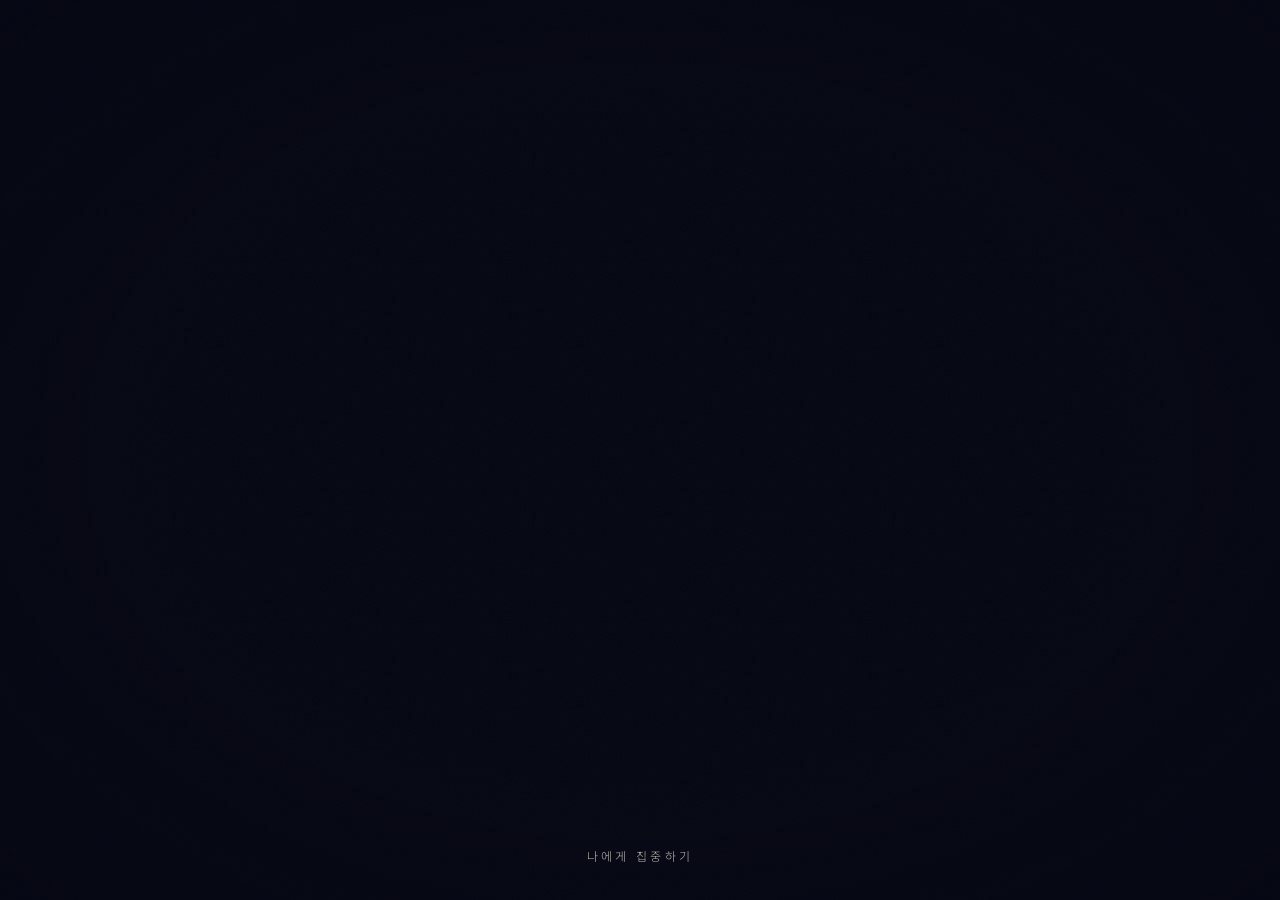
==== index.html @ b1a33422 "Add files via upload" ====
<!DOCTYPE html>
<html lang="ko">
<head>
  <meta charset="UTF-8">
  <meta name="viewport" content="width=device-width, initial-scale=1.0">
  <title>Video Experience</title>
  <style>
    @import url('https://fonts.googleapis.com/css2?family=Noto+Sans+KR:wght@300;400&display=swap');

    *, *::before, *::after {
      margin: 0;
      padding: 0;
      box-sizing: border-box;
    }

    :root {
      --black: #050713;
      --white: #fffaf2;
      --accent: #c8d7ff;
    }

    html, body {
      width: 100%;
      height: 100%;
      overflow: hidden;
      background: var(--black);
      color: var(--white);
      font-family: 'Noto Sans KR', sans-serif;
    }

    #stage {
      position: relative;
      width: 100vw;
      height: 100vh;
      overflow: hidden;
      cursor: pointer;
      isolation: isolate;
    }

    #poster,
    #intro-video {
      position: absolute;
      inset: 0;
      width: 100%;
      height: 100%;
      object-fit: cover;
    }

    #poster {
      z-index: 1;
      background: url('f5d6cf5e-3780-4df8-9d4d-21dbe738b448.png') center center / cover no-repeat;
      transform: scale(1.01);
      transition: opacity 0.9s cubic-bezier(0.4, 0, 0.2, 1), transform 1.2s cubic-bezier(0.4, 0, 0.2, 1);
    }

    body.is-playing #poster {
      opacity: 0;
      transform: scale(1.045);
      pointer-events: none;
    }

    #intro-video {
      z-index: 2;
      opacity: 0;
      background: var(--black);
      transition: opacity 0.9s cubic-bezier(0.4, 0, 0.2, 1);
    }

    body.is-playing #intro-video {
      opacity: 1;
    }

    #grain {
      position: fixed;
      inset: 0;
      z-index: 5;
      pointer-events: none;
      opacity: 0.035;
      background-image: url("data:image/svg+xml,%3Csvg viewBox='0 0 200 200' xmlns='http://www.w3.org/2000/svg'%3E%3Cfilter id='noise'%3E%3CfeTurbulence type='fractalNoise' baseFrequency='0.85' numOctaves='4' stitchTiles='stitch'/%3E%3C/filter%3E%3Crect width='100%25' height='100%25' filter='url(%23noise)'/%3E%3C/svg%3E");
      background-size: 180px 180px;
    }

    #vignette {
      position: fixed;
      inset: 0;
      z-index: 6;
      pointer-events: none;
      background: radial-gradient(ellipse at center, transparent 52%, rgba(5,7,19,0.65) 100%);
    }

    .ripple {
      position: fixed;
      z-index: 30;
      width: 0;
      height: 0;
      border: 1px solid rgba(255,250,242,0.72);
      border-radius: 50%;
      pointer-events: none;
      transform: translate(-50%, -50%);
      animation: ripple-expand 0.7s ease-out forwards;
    }

    @keyframes ripple-expand {
      to { width: 220px; height: 220px; opacity: 0; }
    }

    #focus-text {
      position: fixed;
      bottom: 36px;
      left: 50%;
      z-index: 20;
      transform: translateX(-50%);
      font-size: 12px;
      font-weight: 300;
      letter-spacing: 0.28em;
      color: var(--white);
      opacity: 0.72;
      pointer-events: none;
      white-space: nowrap;
      text-shadow: 0 0 18px rgba(255,250,242,0.24);
      transition: opacity 0.5s ease, transform 0.5s ease;
    }

    body.is-playing #focus-text {
      opacity: 0;
      transform: translate(-50%, 8px);
    }

    #progress-wrap {
      position: fixed;
      bottom: 0;
      left: 0;
      z-index: 20;
      width: 100%;
      height: 2px;
      background: rgba(255,250,242,0.12);
      opacity: 0;
      transition: opacity 0.4s ease;
    }

    body.is-playing #progress-wrap {
      opacity: 1;
    }

    #progress-bar {
      width: 0%;
      height: 100%;
      background: var(--accent);
      transition: width 0.2s linear;
    }

    #fade-overlay {
      position: fixed;
      inset: 0;
      z-index: 100;
      pointer-events: none;
      background: var(--black);
      opacity: 0;
      transition: opacity 1.2s cubic-bezier(0.4, 0, 0.2, 1);
    }

    body.is-leaving #fade-overlay {
      opacity: 1;
    }
  </style>
</head>
<body>
  <div id="stage" aria-label="인트로 영상 시작">
    <div id="poster"></div>
    <video id="intro-video" muted playsinline preload="auto" src="intro-video.mp4"></video>
  </div>

  <div id="grain"></div>
  <div id="vignette"></div>
  <div id="focus-text">나에게 집중하기</div>

  <div id="progress-wrap">
    <div id="progress-bar"></div>
  </div>

  <div id="fade-overlay"></div>

  <script>
    const stage = document.getElementById('stage');
    const introVideo = document.getElementById('intro-video');
    const progressBar = document.getElementById('progress-bar');

    let isPlaying = false;
    let progressRAF = 0;

    function spawnRipple(x, y) {
      const ripple = document.createElement('div');
      ripple.className = 'ripple';
      ripple.style.left = x + 'px';
      ripple.style.top = y + 'px';
      document.body.appendChild(ripple);
      ripple.addEventListener('animationend', () => ripple.remove());
    }

    function updateProgress() {
      if (!isPlaying || !introVideo.duration) return;
      progressBar.style.width = ((introVideo.currentTime / introVideo.duration) * 100) + '%';
      progressRAF = requestAnimationFrame(updateProgress);
    }

    function playIntro(e) {
      if (isPlaying) return;
      isPlaying = true;
      document.body.classList.add('is-playing');
      stage.style.cursor = 'default';
      spawnRipple(e.clientX, e.clientY);
      introVideo.currentTime = 0;
      introVideo.play().catch(() => {
        isPlaying = false;
        document.body.classList.remove('is-playing');
      });
      progressRAF = requestAnimationFrame(updateProgress);
    }

    function enterWebsite() {
      isPlaying = false;
      cancelAnimationFrame(progressRAF);
      progressBar.style.width = '100%';
      document.body.classList.add('is-leaving');
      window.setTimeout(() => {
        window.location.href = 'main.html';
      }, 1200);
    }

    stage.addEventListener('click', playIntro);
    introVideo.addEventListener('ended', enterWebsite);
  </script>
</body>
</html>
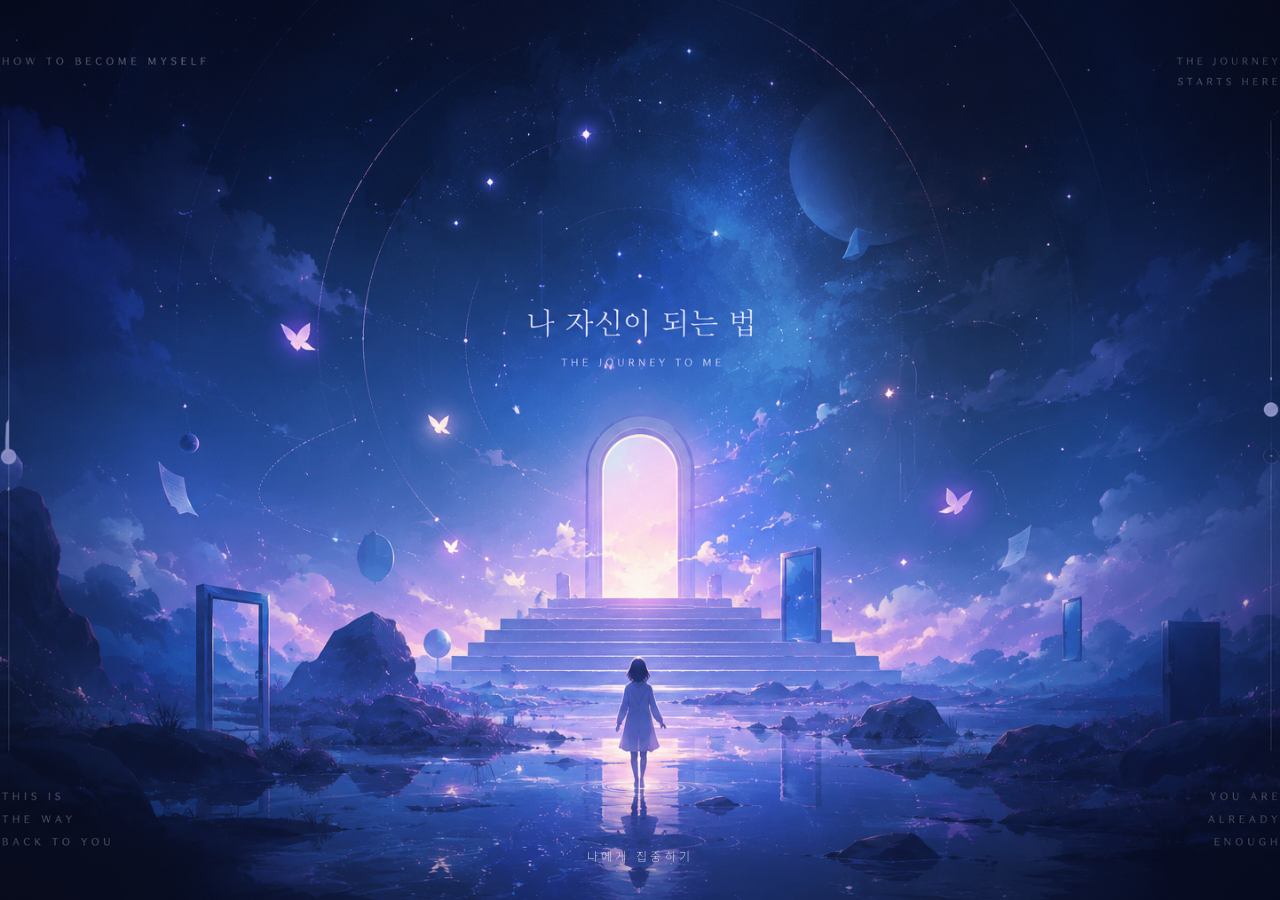
==== commit 69235cf1: "Add files via upload" ====
--- a/index.html
+++ b/index.html
@@ -32,6 +32,7 @@
       position: relative;
       width: 100vw;
       height: 100vh;
+      height: 100dvh;
       overflow: hidden;
       cursor: pointer;
       isolation: isolate;
@@ -68,6 +69,18 @@
 
     body.is-playing #intro-video {
       opacity: 1;
+    }
+
+    @media (max-width: 640px) {
+      #stage {
+        height: 100svh;
+        height: 100dvh;
+      }
+
+      #intro-video {
+        object-fit: contain;
+        object-position: center center;
+      }
     }
 
     #grain {
@@ -167,7 +180,7 @@
 <body>
   <div id="stage" aria-label="인트로 영상 시작">
     <div id="poster"></div>
-    <video id="intro-video" muted playsinline preload="auto" src="intro-video.mp4"></video>
+    <video id="intro-video" muted playsinline preload="auto" poster="f5d6cf5e-3780-4df8-9d4d-21dbe738b448.png" src="intro-video.mp4"></video>
   </div>
 
   <div id="grain"></div>
@@ -198,28 +211,41 @@
     }
 
     function updateProgress() {
-      if (!isPlaying || !introVideo.duration) return;
+      if (!isPlaying) return;
+      if (!introVideo.duration) {
+        progressRAF = requestAnimationFrame(updateProgress);
+        return;
+      }
       progressBar.style.width = ((introVideo.currentTime / introVideo.duration) * 100) + '%';
       progressRAF = requestAnimationFrame(updateProgress);
+    }
+
+    function showIntroVideo() {
+      document.body.classList.add('is-playing');
+      if (!progressRAF) progressRAF = requestAnimationFrame(updateProgress);
     }
 
     function playIntro(e) {
       if (isPlaying) return;
       isPlaying = true;
-      document.body.classList.add('is-playing');
       stage.style.cursor = 'default';
       spawnRipple(e.clientX, e.clientY);
       introVideo.currentTime = 0;
-      introVideo.play().catch(() => {
+      introVideo.muted = true;
+      introVideo.playsInline = true;
+      introVideo.setAttribute('playsinline', '');
+      introVideo.setAttribute('webkit-playsinline', '');
+      introVideo.play().then(showIntroVideo).catch(() => {
         isPlaying = false;
+        stage.style.cursor = 'pointer';
         document.body.classList.remove('is-playing');
       });
-      progressRAF = requestAnimationFrame(updateProgress);
     }
 
     function enterWebsite() {
       isPlaying = false;
       cancelAnimationFrame(progressRAF);
+      progressRAF = 0;
       progressBar.style.width = '100%';
       document.body.classList.add('is-leaving');
       window.setTimeout(() => {
@@ -228,6 +254,7 @@
     }
 
     stage.addEventListener('click', playIntro);
+    introVideo.addEventListener('playing', showIntroVideo);
     introVideo.addEventListener('ended', enterWebsite);
   </script>
 </body>
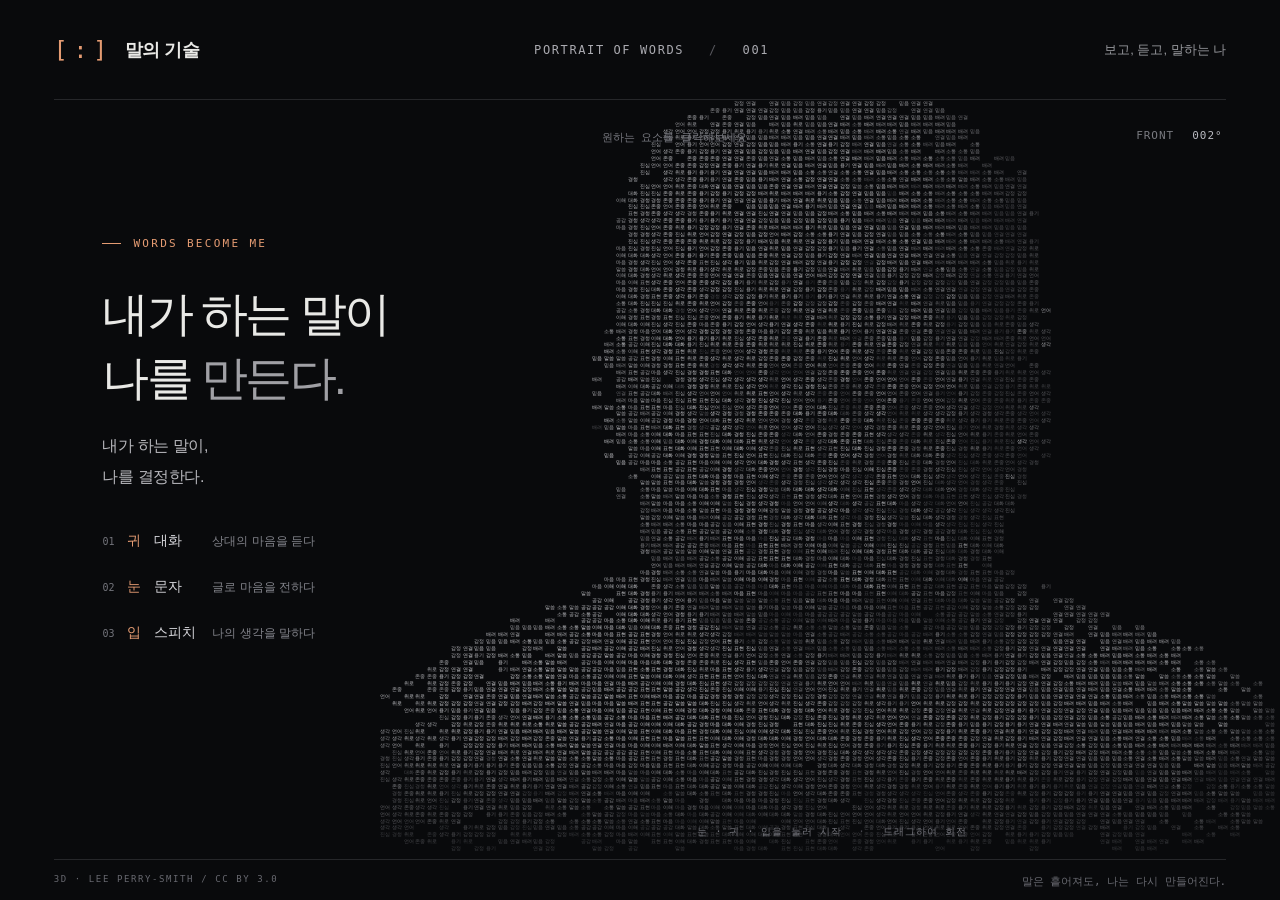
==== commit 521934af: "Add files via upload" ====
--- a/index.html
+++ b/index.html
@@ -1,261 +1,35 @@
-<!DOCTYPE html>
+<!doctype html>
 <html lang="ko">
 <head>
-  <meta charset="UTF-8">
-  <meta name="viewport" content="width=device-width, initial-scale=1.0">
-  <title>Video Experience</title>
-  <style>
-    @import url('https://fonts.googleapis.com/css2?family=Noto+Sans+KR:wght@300;400&display=swap');
-
-    *, *::before, *::after {
-      margin: 0;
-      padding: 0;
-      box-sizing: border-box;
-    }
-
-    :root {
-      --black: #050713;
-      --white: #fffaf2;
-      --accent: #c8d7ff;
-    }
-
-    html, body {
-      width: 100%;
-      height: 100%;
-      overflow: hidden;
-      background: var(--black);
-      color: var(--white);
-      font-family: 'Noto Sans KR', sans-serif;
-    }
-
-    #stage {
-      position: relative;
-      width: 100vw;
-      height: 100vh;
-      height: 100dvh;
-      overflow: hidden;
-      cursor: pointer;
-      isolation: isolate;
-    }
-
-    #poster,
-    #intro-video {
-      position: absolute;
-      inset: 0;
-      width: 100%;
-      height: 100%;
-      object-fit: cover;
-    }
-
-    #poster {
-      z-index: 1;
-      background: url('f5d6cf5e-3780-4df8-9d4d-21dbe738b448.png') center center / cover no-repeat;
-      transform: scale(1.01);
-      transition: opacity 0.9s cubic-bezier(0.4, 0, 0.2, 1), transform 1.2s cubic-bezier(0.4, 0, 0.2, 1);
-    }
-
-    body.is-playing #poster {
-      opacity: 0;
-      transform: scale(1.045);
-      pointer-events: none;
-    }
-
-    #intro-video {
-      z-index: 2;
-      opacity: 0;
-      background: var(--black);
-      transition: opacity 0.9s cubic-bezier(0.4, 0, 0.2, 1);
-    }
-
-    body.is-playing #intro-video {
-      opacity: 1;
-    }
-
-    @media (max-width: 640px) {
-      #stage {
-        height: 100svh;
-        height: 100dvh;
-      }
-
-      #intro-video {
-        object-fit: contain;
-        object-position: center center;
-      }
-    }
-
-    #grain {
-      position: fixed;
-      inset: 0;
-      z-index: 5;
-      pointer-events: none;
-      opacity: 0.035;
-      background-image: url("data:image/svg+xml,%3Csvg viewBox='0 0 200 200' xmlns='http://www.w3.org/2000/svg'%3E%3Cfilter id='noise'%3E%3CfeTurbulence type='fractalNoise' baseFrequency='0.85' numOctaves='4' stitchTiles='stitch'/%3E%3C/filter%3E%3Crect width='100%25' height='100%25' filter='url(%23noise)'/%3E%3C/svg%3E");
-      background-size: 180px 180px;
-    }
-
-    #vignette {
-      position: fixed;
-      inset: 0;
-      z-index: 6;
-      pointer-events: none;
-      background: radial-gradient(ellipse at center, transparent 52%, rgba(5,7,19,0.65) 100%);
-    }
-
-    .ripple {
-      position: fixed;
-      z-index: 30;
-      width: 0;
-      height: 0;
-      border: 1px solid rgba(255,250,242,0.72);
-      border-radius: 50%;
-      pointer-events: none;
-      transform: translate(-50%, -50%);
-      animation: ripple-expand 0.7s ease-out forwards;
-    }
-
-    @keyframes ripple-expand {
-      to { width: 220px; height: 220px; opacity: 0; }
-    }
-
-    #focus-text {
-      position: fixed;
-      bottom: 36px;
-      left: 50%;
-      z-index: 20;
-      transform: translateX(-50%);
-      font-size: 12px;
-      font-weight: 300;
-      letter-spacing: 0.28em;
-      color: var(--white);
-      opacity: 0.72;
-      pointer-events: none;
-      white-space: nowrap;
-      text-shadow: 0 0 18px rgba(255,250,242,0.24);
-      transition: opacity 0.5s ease, transform 0.5s ease;
-    }
-
-    body.is-playing #focus-text {
-      opacity: 0;
-      transform: translate(-50%, 8px);
-    }
-
-    #progress-wrap {
-      position: fixed;
-      bottom: 0;
-      left: 0;
-      z-index: 20;
-      width: 100%;
-      height: 2px;
-      background: rgba(255,250,242,0.12);
-      opacity: 0;
-      transition: opacity 0.4s ease;
-    }
-
-    body.is-playing #progress-wrap {
-      opacity: 1;
-    }
-
-    #progress-bar {
-      width: 0%;
-      height: 100%;
-      background: var(--accent);
-      transition: width 0.2s linear;
-    }
-
-    #fade-overlay {
-      position: fixed;
-      inset: 0;
-      z-index: 100;
-      pointer-events: none;
-      background: var(--black);
-      opacity: 0;
-      transition: opacity 1.2s cubic-bezier(0.4, 0, 0.2, 1);
-    }
-
-    body.is-leaving #fade-overlay {
-      opacity: 1;
-    }
-  </style>
+<meta charset="utf-8"><meta name="viewport" content="width=device-width,initial-scale=1">
+<meta name="theme-color" content="#090a0c">
+<title>말의 기술 — 내가 하는 말이 나를 만든다</title>
+<meta name="description" content="내가 하는 말이, 나를 결정한다. 수많은 문자가 모여 만드는 천천히 회전하는 입체 초상.">
+<link rel="icon" href="./favicon.svg" type="image/svg+xml"><link rel="stylesheet" href="./style.css?v=4">
+<link rel="stylesheet" href="./site-intro.css?v=5">
+<script>try{if(sessionStorage.getItem('portrait-ascii-upload-intro-v2')!=='seen'&&!new URLSearchParams(location.search).has('home'))document.documentElement.classList.add('intro-active');}catch{if(!new URLSearchParams(location.search).has('home'))document.documentElement.classList.add('intro-active');}</script>
 </head>
 <body>
-  <div id="stage" aria-label="인트로 영상 시작">
-    <div id="poster"></div>
-    <video id="intro-video" muted playsinline preload="auto" poster="f5d6cf5e-3780-4df8-9d4d-21dbe738b448.png" src="intro-video.mp4"></video>
-  </div>
-
-  <div id="grain"></div>
-  <div id="vignette"></div>
-  <div id="focus-text">나에게 집중하기</div>
-
-  <div id="progress-wrap">
-    <div id="progress-bar"></div>
-  </div>
-
-  <div id="fade-overlay"></div>
-
-  <script>
-    const stage = document.getElementById('stage');
-    const introVideo = document.getElementById('intro-video');
-    const progressBar = document.getElementById('progress-bar');
-
-    let isPlaying = false;
-    let progressRAF = 0;
-
-    function spawnRipple(x, y) {
-      const ripple = document.createElement('div');
-      ripple.className = 'ripple';
-      ripple.style.left = x + 'px';
-      ripple.style.top = y + 'px';
-      document.body.appendChild(ripple);
-      ripple.addEventListener('animationend', () => ripple.remove());
-    }
-
-    function updateProgress() {
-      if (!isPlaying) return;
-      if (!introVideo.duration) {
-        progressRAF = requestAnimationFrame(updateProgress);
-        return;
-      }
-      progressBar.style.width = ((introVideo.currentTime / introVideo.duration) * 100) + '%';
-      progressRAF = requestAnimationFrame(updateProgress);
-    }
-
-    function showIntroVideo() {
-      document.body.classList.add('is-playing');
-      if (!progressRAF) progressRAF = requestAnimationFrame(updateProgress);
-    }
-
-    function playIntro(e) {
-      if (isPlaying) return;
-      isPlaying = true;
-      stage.style.cursor = 'default';
-      spawnRipple(e.clientX, e.clientY);
-      introVideo.currentTime = 0;
-      introVideo.muted = true;
-      introVideo.playsInline = true;
-      introVideo.setAttribute('playsinline', '');
-      introVideo.setAttribute('webkit-playsinline', '');
-      introVideo.play().then(showIntroVideo).catch(() => {
-        isPlaying = false;
-        stage.style.cursor = 'pointer';
-        document.body.classList.remove('is-playing');
-      });
-    }
-
-    function enterWebsite() {
-      isPlaying = false;
-      cancelAnimationFrame(progressRAF);
-      progressRAF = 0;
-      progressBar.style.width = '100%';
-      document.body.classList.add('is-leaving');
-      window.setTimeout(() => {
-        window.location.href = 'main.html';
-      }, 1200);
-    }
-
-    stage.addEventListener('click', playIntro);
-    introVideo.addEventListener('playing', showIntroVideo);
-    introVideo.addEventListener('ended', enterWebsite);
-  </script>
-</body>
-</html>
+<section id="site-intro" class="site-intro" aria-label="말의 기술 인트로 영상" role="dialog" aria-modal="true" hidden>
+<iframe id="site-intro-frame" title="말하기의 기술 ASCII 인트로" allow="autoplay" referrerpolicy="same-origin"></iframe>
+<div class="site-intro-progress" aria-hidden="true"><span id="site-intro-progress"></span></div>
+</section>
+<header><a class="brand" href="./index.html?home=1" aria-label="말의 기술 홈"><span class="brand-symbol">[ : ]</span><span>말의 기술</span></a><span class="edition">PORTRAIT OF WORDS <span class="divider">/</span> 001</span><span class="header-note">보고, 듣고, 말하는 나</span></header>
+<main>
+<canvas id="portrait" aria-label="공감, 마음, 이해 같은 한글 단어들로 이루어진 사람의 입체 초상. 눈은 문자, 귀는 대화, 입은 스피치 훈련으로 연결됩니다. 드래그나 방향키로 각도를 바꿀 수 있습니다." tabindex="0"></canvas>
+<div id="hotspots" class="hotspots" role="group" aria-label="얼굴 부위로 훈련 선택"></div>
+<div class="intro"><p class="eyebrow"><span></span> WORDS BECOME ME</p><h1>내가 하는 말이<br>나를 <span>만든다.</span></h1><p class="message">내가 하는 말이,<br>나를 결정한다.</p><nav class="sense-menu" aria-label="훈련 선택">
+<a href="./trainer.html?v=20261013-clean#dialog"><span>01</span><strong>귀</strong><span class="sense-name">대화</span><small>상대의 마음을 듣다</small></a>
+<a href="./trainer.html?v=20261013-clean#message"><span>02</span><strong>눈</strong><span class="sense-name">문자</span><small>글로 마음을 전하다</small></a>
+<a href="./trainer.html?v=20261013-clean#speech"><span>03</span><strong>입</strong><span class="sense-name">스피치</span><small>나의 생각을 말하다</small></a>
+</nav></div>
+<div class="portrait-label"><span>원하는 요소를 클릭해보세요</span></div>
+<div class="view-info"><span id="viewLabel">FRONT</span><span id="angle">000°</span></div>
+<div class="loading" id="loading" role="status">말들이 모이고 있습니다<span>···</span></div>
+<div class="gesture">눈 · 귀 · 입을 눌러 시작 <span>·</span> 드래그하여 회전</div>
+</main>
+<div class="bottom-line"><a href="./credits.txt" target="_blank" rel="noopener">3D · LEE PERRY-SMITH / CC BY 3.0</a><span>말은 흩어져도, 나는 다시 만들어진다.</span></div>
+<script src="./head-data.js?v=1"></script>
+<script src="./site-intro.js?v=5"></script>
+<script src="./app.js?v=12"></script>
+</body></html>
--- a/style.css
+++ b/style.css
@@ -0,0 +1,18 @@
+:root{color-scheme:dark;--bg:#090a0c;--ink:#e9e9e6;--muted:#85868b;--line:#26272a;--accent:#e49b72}*{box-sizing:border-box}body{margin:0;background:var(--bg);color:var(--ink);font-family:Arial,"Apple SD Gothic Neo","Malgun Gothic",sans-serif;-webkit-font-smoothing:antialiased}button,a,input{-webkit-tap-highlight-color:transparent}button{font:inherit;color:inherit;cursor:pointer}button:focus-visible,a:focus-visible,input:focus-visible,canvas:focus-visible{outline:2px solid var(--accent);outline-offset:6px}header{height:100px;margin:0 4.2%;display:flex;align-items:center;justify-content:space-between;border-bottom:1px solid var(--line);position:relative;z-index:2}.brand{display:flex;align-items:center;gap:17px;color:var(--ink);text-decoration:none;font-size:18px;font-weight:600;letter-spacing:-.6px}.brand-symbol{font:23px monospace;color:var(--accent);letter-spacing:-4px;margin-right:5px}.edition{font:12px monospace;letter-spacing:1.6px;color:#aaaab0}.divider{color:#58585e;padding:0 16px}.header-note{font-size:13px;color:#98999e}main{height:calc(100svh - 220px);min-height:540px;position:relative;overflow:hidden}canvas{position:absolute;inset:0;width:100%;height:100%;touch-action:pan-y;cursor:grab}canvas:active{cursor:grabbing}.intro{position:absolute;top:24%;left:8%;pointer-events:none;z-index:1}.eyebrow{font:11px monospace;letter-spacing:2.3px;color:var(--accent);display:flex;align-items:center;gap:12px;margin:0 0 32px}.eyebrow span{width:19px;height:1px;background:var(--accent)}h1{font-size:clamp(38px,3.7vw,58px);line-height:1.36;letter-spacing:-2.8px;font-weight:500;margin:0}h1 span{color:#a0a0a5}.message{font-size:16px;line-height:1.9;color:#b6b6bb;margin:26px 0 0;letter-spacing:-.4px}.small-rule{width:26px;height:1px;background:#525257;margin-top:42px}.caption{font-size:13px;line-height:1.8;color:#787980;margin:16px 0 0}.portrait-label{position:absolute;top:30px;left:47%;display:flex;gap:18px;font:11px monospace;color:#77787f;letter-spacing:1px}.portrait-label span:last-child{font-family:inherit;letter-spacing:0}.view-info{position:absolute;right:4.2%;top:29px;display:flex;align-items:center;gap:18px;font:11px monospace;color:#797a80;letter-spacing:1px}#angle{min-width:34px;color:#b7b8bf}.gesture{position:absolute;bottom:20px;left:65%;transform:translateX(-50%);white-space:nowrap;font:10px monospace;letter-spacing:1px;color:#74757c}.gesture span{padding:0 10px;color:#45464d}.loading{position:absolute;left:65%;top:48%;transform:translate(-50%,-50%);font-size:14px;color:#aaa}.loading span{color:var(--accent)}footer{position:relative;margin:0 4.2%;height:79px;display:flex;align-items:center;justify-content:space-between;border-top:1px solid var(--line)}.material{display:flex;gap:24px;align-items:center}.foot-label{font:10px monospace;letter-spacing:1.6px;color:#76777e}.tabs{display:flex;gap:5px;align-items:center;border:1px solid #2c2d31;padding:3px;border-radius:5px}.tabs button{background:none;border:0;border-radius:3px;padding:8px 15px;min-width:64px;font-size:12px;color:#8d8e94}.tabs button.active{background:#292a2e;color:#e9e9e6}.motion{display:flex;align-items:center;gap:14px;font-size:12px;color:#9b9ca3}.pause{padding:10px 2px;border:0;background:none;display:flex;align-items:center;gap:12px;font-size:13px;min-width:84px}.pause span:first-child{font-size:15px;color:var(--accent);width:12px}.control-divider{height:16px;background:#36373c;width:1px;margin:0 10px}input[type=range]{appearance:none;width:88px;height:2px;background:#48494f;cursor:pointer;accent-color:var(--accent)}input[type=range]::-webkit-slider-thumb{appearance:none;background:var(--accent);height:9px;width:9px;border-radius:50%}input[type=range]::-moz-range-thumb{background:var(--accent);height:9px;width:9px;border:0;border-radius:50%}.speed-label{font:11px monospace;color:#a0a1a8;min-width:34px}.reform{display:flex;align-items:center;gap:10px;padding:12px 0 12px 20px;border:0;background:none;font-size:13px;color:#b8b8bf}.reform span{font-size:19px;color:var(--accent)}button:hover{color:#fff}.bottom-line{height:41px;margin:0 4.2%;display:flex;justify-content:space-between;color:#686970;font:9px monospace;letter-spacing:1.6px}.bottom-line span:last-child{font-size:11px;letter-spacing:0}@media(min-width:1800px){.intro{left:12%}}@media(max-width:760px){header{height:74px;margin:0 6%}.brand{font-size:16px;gap:12px}.edition{font-size:9px;letter-spacing:1px}.divider{padding:0 6px}.header-note{display:none}main{height:calc(100svh - 238px);min-height:570px}.intro{top:31px;left:7%}.eyebrow{font-size:9px;margin-bottom:15px;letter-spacing:1.5px}h1{font-size:34px;letter-spacing:-1.8px;line-height:1.3}.message{font-size:13px;line-height:1.7;margin-top:15px}.small-rule,.caption{display:none}.portrait-label{display:none}.view-info{top:30px;right:7%;gap:10px;font-size:9px}.gesture{left:57%;bottom:17px;font-size:8px;letter-spacing:.7px}.gesture span{padding:0 4px}footer{height:122px;margin:0 6%;flex-wrap:wrap;gap:0}.material{width:55%;gap:12px}.foot-label{font-size:8px;letter-spacing:1px}.tabs button{font-size:11px;padding:7px 11px;min-width:49px}.reform{order:1;font-size:12px;padding:10px 0}.motion{order:2;width:100%;justify-content:center;padding-bottom:13px;gap:12px}.bottom-line{margin:0 6%;height:42px;font-size:8px;letter-spacing:.5px}.bottom-line span:last-child{font-size:9px}.control-divider{margin:0 8px}}@media(prefers-reduced-motion:reduce){*{scroll-behavior:auto}}@media(max-height:650px) and (min-width:761px){main{min-height:410px}.intro{top:17%}.small-rule,.caption{display:none}header{height:80px}}
+
+.bottom-line a{color:inherit;text-decoration:none}.bottom-line a:hover{color:var(--ink)}
+
+/* Navigation lives on the moving anatomy, with an equivalent keyboard menu. */
+.hotspots{position:absolute;inset:0;pointer-events:none;z-index:3}
+.hotspot{position:absolute;display:grid;place-items:center;width:44px;height:44px;padding:0;border:0;background:transparent;border-radius:50%;transform:translate(-50%,-50%);pointer-events:auto;color:var(--accent);touch-action:manipulation}
+.hotspot[hidden]{display:none}.hotspot::before{content:"";position:absolute;inset:7px;border:1px solid #e49b7260;border-radius:50%;transition:background .15s,border-color .15s,box-shadow .15s}.hotspot::after{content:"";height:3px;width:3px;background:var(--accent);border-radius:50%;box-shadow:0 0 8px #e49b7280}
+.hotspot:hover::before,.hotspot:focus-visible::before,.hotspot.is-active::before{background:#e49b7214;border-color:var(--accent);box-shadow:0 0 22px #e49b7220}.hotspot-tip{position:absolute;bottom:calc(100% + 5px);left:50%;transform:translateX(-50%);white-space:nowrap;color:#f3e0d2;background:#141313f2;border:1px solid #655044;border-radius:5px;padding:9px 12px;font-size:13px;opacity:0;pointer-events:none;transition:opacity .15s}.hotspot:hover .hotspot-tip,.hotspot:focus-visible .hotspot-tip,.hotspot.is-active .hotspot-tip{opacity:1}
+.sense-menu{pointer-events:auto;margin-top:28px;display:grid;gap:4px}.sense-menu a{display:flex;align-items:center;gap:13px;padding:10px 6px 10px 0;color:#aaaab1;text-decoration:none;font-size:14px;min-height:42px}.sense-menu a>span:first-child{font:10px monospace;color:#73747b}.sense-menu strong{color:var(--accent);font-size:14px;font-weight:500}.sense-menu .sense-name{min-width:45px;color:#d5d5da}.sense-menu small{font-size:12px;color:#83848b}.sense-menu a:hover .sense-name,.sense-menu a:focus-visible .sense-name{color:var(--accent)}.intro{top:18%}.message{margin-top:21px}
+@media(max-width:760px){.intro{top:24px}.message{font-size:12px;margin-top:10px}.sense-menu{margin-top:16px;gap:0}.sense-menu a{padding:5px 0;gap:8px;min-height:32px;font-size:12px}.sense-menu strong{font-size:12px}.sense-menu .sense-name{min-width:36px}.sense-menu small{display:none}.gesture{font-size:9px;letter-spacing:0}.hotspot-tip{font-size:12px;padding:8px}.hotspot{width:44px;height:44px}}
+@media(max-height:760px) and (min-width:761px){.intro{top:12%}.sense-menu{margin-top:16px}.sense-menu a{min-height:36px;padding:7px 0}.eyebrow{margin-bottom:22px}.message{margin-top:16px}}
+
+/* Intro has no manual animation controls. Reclaim the old control-bar space. */
+main{height:calc(100svh - 141px)}
+.bottom-line{border-top:1px solid var(--line);padding-top:14px}
+@media(max-width:760px){main{height:calc(100svh - 116px)}}
+@media(max-height:650px) and (min-width:761px){main{height:calc(100svh - 121px)}}
--- a/site-intro.css
+++ b/site-intro.css
@@ -0,0 +1,13 @@
+html.intro-active{overflow:hidden}
+html.intro-active body>header,html.intro-active body>main,html.intro-active .bottom-line{visibility:hidden}
+.site-intro{position:fixed;inset:0;z-index:1000;background:#050505;opacity:1;transition:opacity 1.8s cubic-bezier(.22,.61,.36,1);isolation:isolate}
+.site-intro[hidden]{display:none}
+.site-intro.is-leaving{opacity:0;pointer-events:none}
+.site-intro iframe{display:block;width:100%;height:100%;border:0;outline:0;background:#050505}
+.site-intro-progress{position:absolute;bottom:0;left:0;right:0;height:1px;background:#ffffff0c;pointer-events:none}
+.site-intro-progress span{display:block;width:100%;height:100%;background:#a8a8a8;transform:scaleX(0);transform-origin:left}
+@media(prefers-reduced-motion:reduce){.site-intro{transition:none}}
+
+html.intro-revealing body>header,html.intro-revealing body>main,html.intro-revealing .bottom-line{opacity:0;transition:opacity 1.8s ease}
+html.intro-revealed body>header,html.intro-revealed body>main,html.intro-revealed .bottom-line{opacity:1}
+@media(prefers-reduced-motion:reduce){html.intro-revealing body>header,html.intro-revealing body>main,html.intro-revealing .bottom-line{transition:none}}
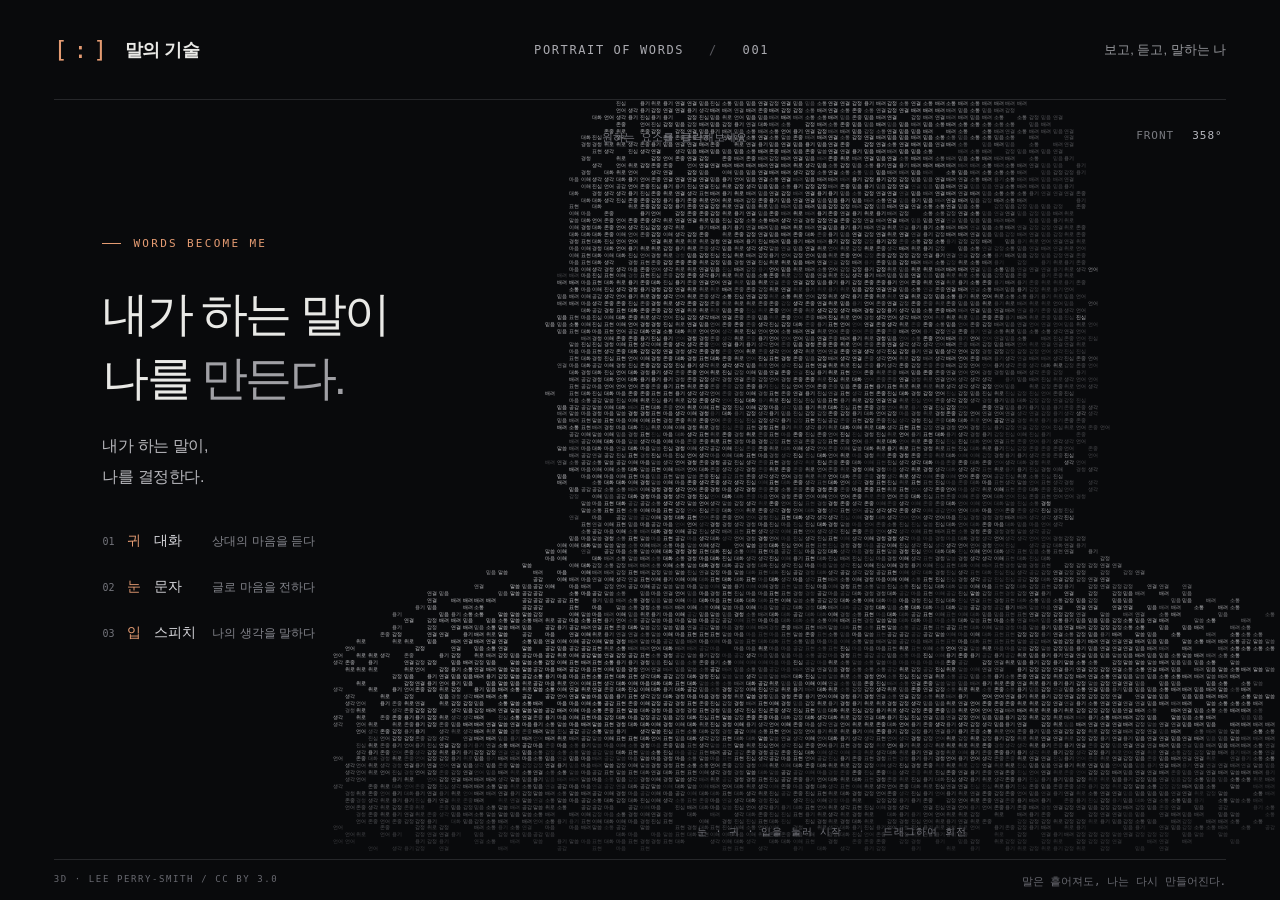
==== commit 89685495: "Add files via upload" ====
--- a/index.html
+++ b/index.html
@@ -30,6 +30,6 @@
 </main>
 <div class="bottom-line"><a href="./credits.txt" target="_blank" rel="noopener">3D · LEE PERRY-SMITH / CC BY 3.0</a><span>말은 흩어져도, 나는 다시 만들어진다.</span></div>
 <script src="./head-data.js?v=1"></script>
-<script src="./site-intro.js?v=5"></script>
+<script src="./site-intro.js?v=6"></script>
 <script src="./app.js?v=12"></script>
 </body></html>
